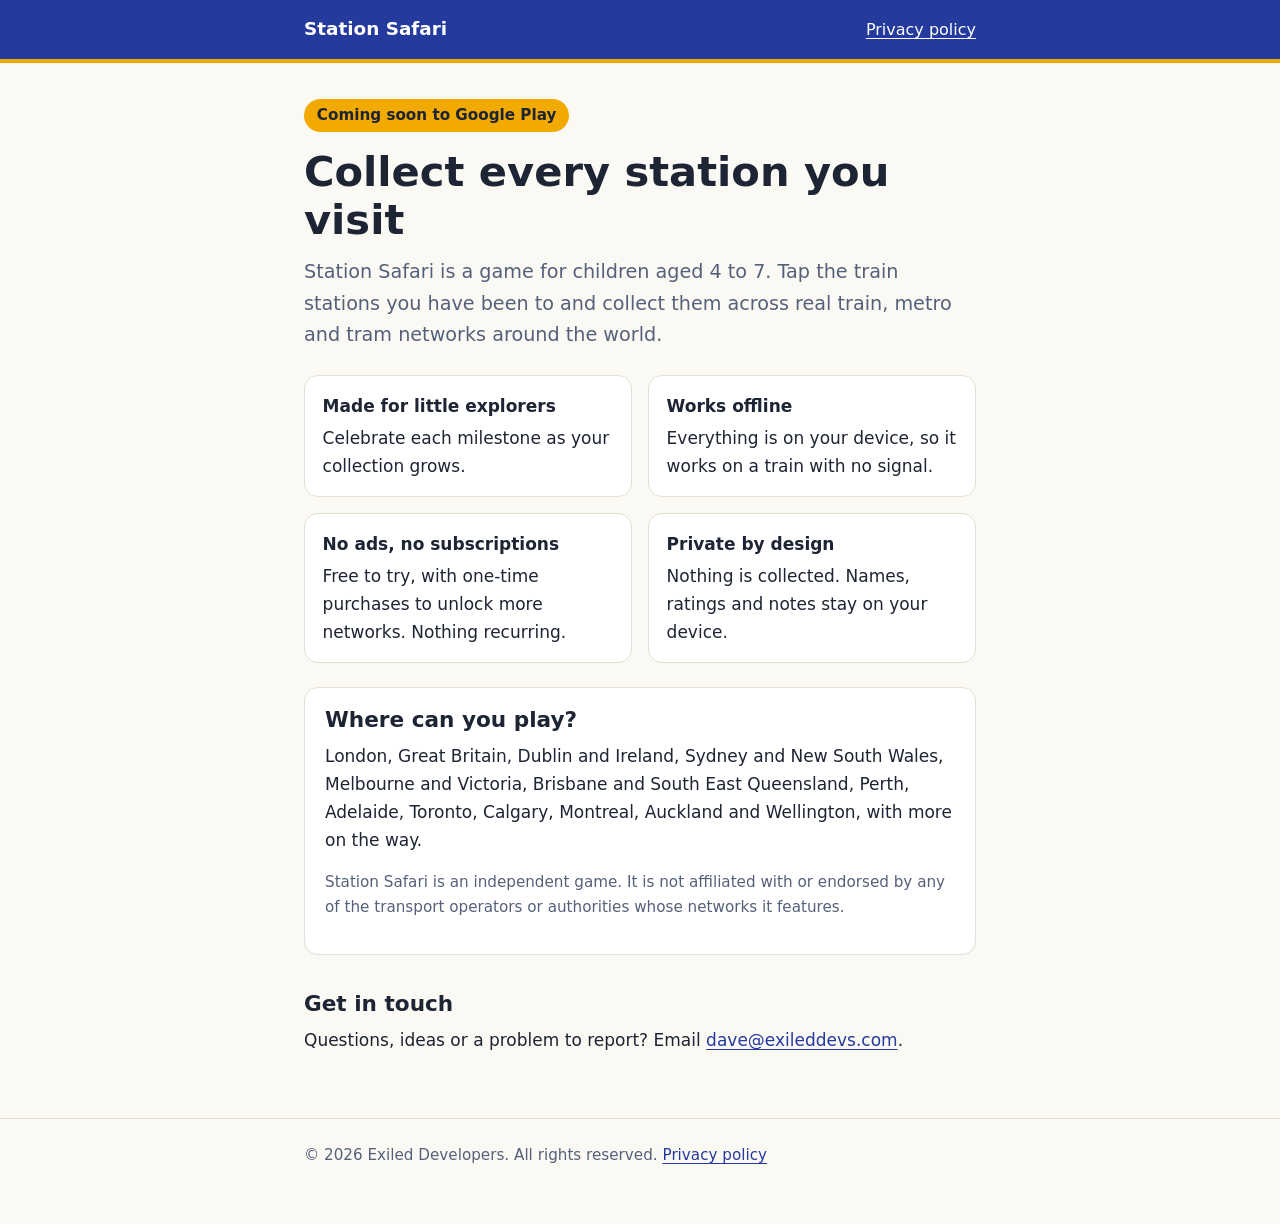
==== index.html @ d936c5b7 "Add landing page and privacy policy Landing page and privacy policy for stationsafari.com, with shar" ====
<!doctype html>
<html lang="en-AU">
<head>
<meta charset="utf-8">
<meta name="viewport" content="width=device-width, initial-scale=1">
<title>Station Safari</title>
<meta name="description" content="Station Safari is an offline game that gets children aged 4 to 7 exploring train stations. No ads, no subscriptions, no data collection.">
<link rel="stylesheet" href="/style.css">
</head>
<body>
<header class="site">
    <div class="wrap">
        <a href="/">Station Safari</a>
        <nav aria-label="Main"><a href="/privacy/">Privacy policy</a></nav>
    </div>
</header>
<main>
<div class="wrap">
    <p><span class="badge">Coming soon to Google Play</span></p>
    <h1>Collect every station you visit</h1>
    <p class="lead">Station Safari is a game for children aged 4 to 7. Tap the train stations you have been to and collect them across real train, metro and tram networks around the world.</p>

    <ul class="grid">
        <li><strong>Made for little explorers</strong>Celebrate each milestone as your collection grows.</li>
        <li><strong>Works offline</strong>Everything is on your device, so it works on a train with no signal.</li>
        <li><strong>No ads, no subscriptions</strong>Free to try, with one-time purchases to unlock more networks. Nothing recurring.</li>
        <li><strong>Private by design</strong>Nothing is collected. Names, ratings and notes stay on your device.</li>
    </ul>

    <div class="card">
        <h2>Where can you play?</h2>
        <p>London, Great Britain, Dublin and Ireland, Sydney and New South Wales, Melbourne and Victoria, Brisbane and South East Queensland, Perth, Adelaide, Toronto, Calgary, Montreal, Auckland and Wellington, with more on the way.</p>
        <p class="small">Station Safari is an independent game. It is not affiliated with or endorsed by any of the transport operators or authorities whose networks it features.</p>
    </div>

    <h2>Get in touch</h2>
    <p>Questions, ideas or a problem to report? Email <a href="mailto:dave@exileddevs.com">dave@exileddevs.com</a>.</p>
</div>
</main>
<footer class="site">
    <div class="wrap">
        <p>&copy; 2026 Exiled Developers. All rights reserved. <a href="/privacy/">Privacy policy</a></p>
    </div>
</footer>
</body>
</html>
---- style.css ----
:root {
    --bg: #fbf9f4;
    --surface: #ffffff;
    --ink: #1d2433;
    --muted: #55607a;
    --brand: #243a9c;
    --brand-ink: #ffffff;
    --accent: #f2a900;
    --line: #e3dfd4;
}
@media (prefers-color-scheme: dark) {
    :root {
        --bg: #11162a;
        --surface: #1a2140;
        --ink: #eef0f8;
        --muted: #aab3d0;
        --brand: #8fa2ff;
        --brand-ink: #11162a;
        --accent: #f2b83a;
        --line: #2b3560;
    }
}
* { box-sizing: border-box; }
html { -webkit-text-size-adjust: 100%; }
body {
    margin: 0;
    background: var(--bg);
    color: var(--ink);
    font: 1.0625rem/1.65 system-ui, -apple-system, "Segoe UI", Roboto, sans-serif;
}
a { color: var(--brand); text-underline-offset: 3px; }
a:focus-visible { outline: 3px solid var(--accent); outline-offset: 3px; border-radius: 2px; }
.wrap { max-width: 44rem; margin: 0 auto; padding: 0 1rem; }
header.site { border-bottom: 4px solid var(--accent); background: var(--brand); }
header.site .wrap { display: flex; align-items: center; justify-content: space-between; padding-top: .9rem; padding-bottom: .9rem; }
header.site a { color: var(--brand-ink); text-decoration: none; font-weight: 700; font-size: 1.15rem; }
header.site nav a { font-weight: 500; font-size: 1rem; margin-left: 1rem; text-decoration: underline; }
main { padding: 2.25rem 0 3rem; }
h1 { font-size: clamp(1.9rem, 6vw, 2.6rem); line-height: 1.15; margin: 0 0 .75rem; }
h2 { font-size: 1.35rem; margin: 2.2rem 0 .5rem; line-height: 1.3; }
p, ul { margin: 0 0 1rem; }
ul { padding-left: 1.25rem; }
li { margin-bottom: .4rem; }
.lead { font-size: 1.2rem; color: var(--muted); }
.card { background: var(--surface); border: 1px solid var(--line); border-radius: 14px; padding: 1.1rem 1.25rem; margin: 1.5rem 0; }
.card h2 { margin-top: 0; }
.grid { display: grid; gap: 1rem; grid-template-columns: repeat(auto-fit, minmax(14rem, 1fr)); margin: 1.5rem 0; padding: 0; list-style: none; }
.grid li { background: var(--surface); border: 1px solid var(--line); border-radius: 14px; padding: 1rem 1.1rem; margin: 0; }
.grid strong { display: block; margin-bottom: .25rem; }
.badge { display: inline-block; background: var(--accent); color: #1d2433; font-weight: 700; border-radius: 999px; padding: .25rem .8rem; font-size: .95rem; }
.small { color: var(--muted); font-size: .95rem; }
footer.site { border-top: 1px solid var(--line); padding: 1.5rem 0 2.5rem; color: var(--muted); font-size: .95rem; }
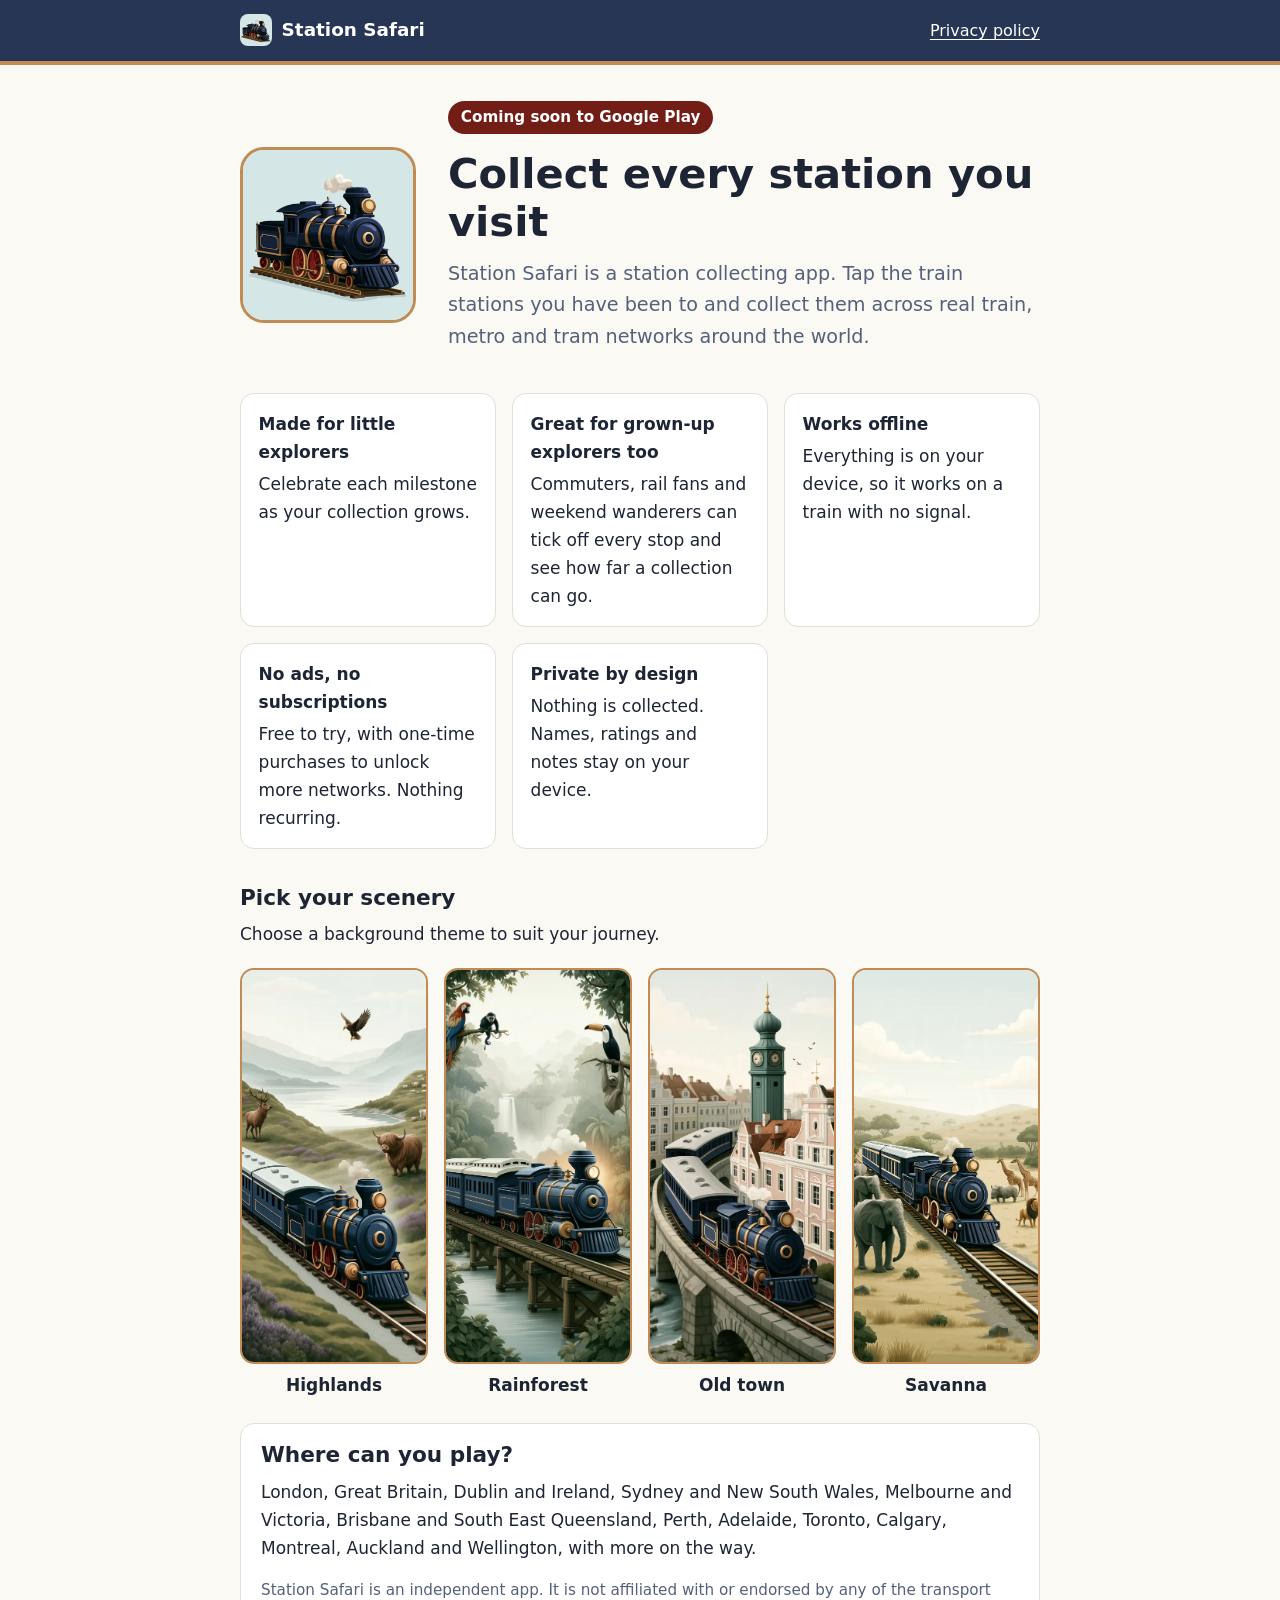
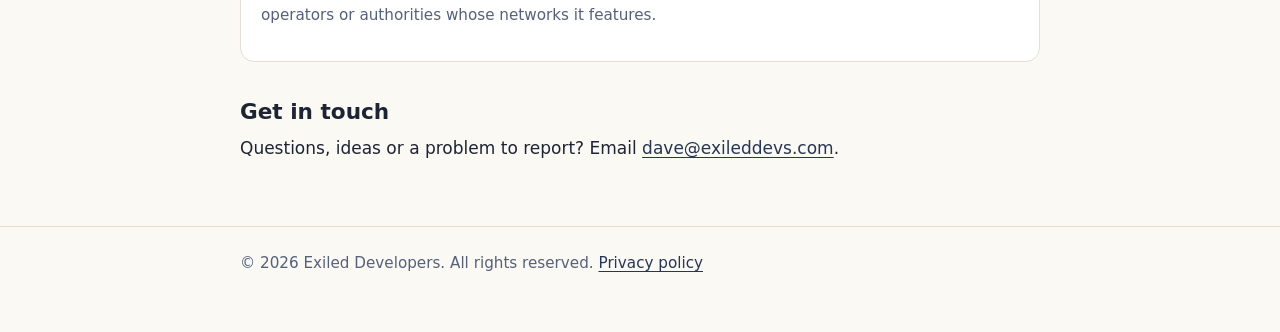
==== commit 117c4667: "Add logo, background themes and brand colours; neutral wording - Landing page no longer says the app" ====
--- a/index.html
+++ b/index.html
@@ -4,33 +4,51 @@
 <meta charset="utf-8">
 <meta name="viewport" content="width=device-width, initial-scale=1">
 <title>Station Safari</title>
-<meta name="description" content="Station Safari is an offline game that gets children aged 4 to 7 exploring train stations. No ads, no subscriptions, no data collection.">
+<meta name="description" content="Station Safari is an offline app for collecting the train stations you visit, across real train, metro and tram networks. No ads, no subscriptions, no data collection.">
+<meta name="theme-color" content="#273654">
+<link rel="icon" type="image/png" href="/images/favicon.png">
+<link rel="apple-touch-icon" href="/images/apple-touch-icon.png">
 <link rel="stylesheet" href="/style.css">
 </head>
 <body>
 <header class="site">
     <div class="wrap">
-        <a href="/">Station Safari</a>
+        <a class="brand" href="/"><img src="/images/favicon.png" alt="" width="32" height="32">Station Safari</a>
         <nav aria-label="Main"><a href="/privacy/">Privacy policy</a></nav>
     </div>
 </header>
 <main>
 <div class="wrap">
-    <p><span class="badge">Coming soon to Google Play</span></p>
-    <h1>Collect every station you visit</h1>
-    <p class="lead">Station Safari is a game for children aged 4 to 7. Tap the train stations you have been to and collect them across real train, metro and tram networks around the world.</p>
+    <section class="hero">
+        <img class="logo" src="/images/logo.png" alt="A navy blue steam train with gold bands and red wheels" width="320" height="320">
+        <div>
+            <p><span class="badge">Coming soon to Google Play</span></p>
+            <h1>Collect every station you visit</h1>
+            <p class="lead">Station Safari is a station collecting app. Tap the train stations you have been to and collect them across real train, metro and tram networks around the world.</p>
+        </div>
+    </section>
 
     <ul class="grid">
         <li><strong>Made for little explorers</strong>Celebrate each milestone as your collection grows.</li>
+        <li><strong>Great for grown-up explorers too</strong>Commuters, rail fans and weekend wanderers can tick off every stop and see how far a collection can go.</li>
         <li><strong>Works offline</strong>Everything is on your device, so it works on a train with no signal.</li>
         <li><strong>No ads, no subscriptions</strong>Free to try, with one-time purchases to unlock more networks. Nothing recurring.</li>
         <li><strong>Private by design</strong>Nothing is collected. Names, ratings and notes stay on your device.</li>
     </ul>
 
+    <h2>Pick your scenery</h2>
+    <p>Choose a background theme to suit your journey.</p>
+    <ul class="themes">
+        <li><img src="/images/theme-highlands.webp" alt="A steam train passing a stag, a highland cow and an eagle in a misty glen" width="480" height="1011" loading="lazy"><span>Highlands</span></li>
+        <li><img src="/images/theme-rainforest.webp" alt="A steam train crossing a wooden bridge in a rainforest with a parrot, a monkey, a toucan and a sloth" width="480" height="1011" loading="lazy"><span>Rainforest</span></li>
+        <li><img src="/images/theme-old-town.webp" alt="A steam train crossing a stone bridge past pastel buildings and a green clock tower" width="480" height="1011" loading="lazy"><span>Old town</span></li>
+        <li><img src="/images/theme-savanna.webp" alt="A steam train on the savanna with elephants, giraffes, a rhino and a lion" width="480" height="1011" loading="lazy"><span>Savanna</span></li>
+    </ul>
+
     <div class="card">
         <h2>Where can you play?</h2>
         <p>London, Great Britain, Dublin and Ireland, Sydney and New South Wales, Melbourne and Victoria, Brisbane and South East Queensland, Perth, Adelaide, Toronto, Calgary, Montreal, Auckland and Wellington, with more on the way.</p>
-        <p class="small">Station Safari is an independent game. It is not affiliated with or endorsed by any of the transport operators or authorities whose networks it features.</p>
+        <p class="small">Station Safari is an independent app. It is not affiliated with or endorsed by any of the transport operators or authorities whose networks it features.</p>
     </div>
 
     <h2>Get in touch</h2>
--- a/style.css
+++ b/style.css
@@ -1,23 +1,30 @@
 :root {
+    /* Logo palette: navy from the app's Colours.primary, red wheels, gold bands */
+    --navy: #273654;
+    --red: #731d17;
+    --gold: #c08b54;
     --bg: #fbf9f4;
     --surface: #ffffff;
     --ink: #1d2433;
     --muted: #55607a;
-    --brand: #243a9c;
+    --brand: var(--navy);
     --brand-ink: #ffffff;
-    --accent: #f2a900;
+    --link: var(--navy);
+    --accent: var(--gold);
+    --badge-bg: var(--red);
+    --badge-ink: #ffffff;
     --line: #e3dfd4;
 }
 @media (prefers-color-scheme: dark) {
     :root {
-        --bg: #11162a;
-        --surface: #1a2140;
+        --bg: #101624;
+        --surface: #182238;
         --ink: #eef0f8;
         --muted: #aab3d0;
-        --brand: #8fa2ff;
-        --brand-ink: #11162a;
-        --accent: #f2b83a;
-        --line: #2b3560;
+        --brand: #273654;
+        --link: #b4c4ea;
+        --badge-bg: #8f2a22;
+        --line: #2c3a58;
     }
 }
 * { box-sizing: border-box; }
@@ -28,12 +35,14 @@
     color: var(--ink);
     font: 1.0625rem/1.65 system-ui, -apple-system, "Segoe UI", Roboto, sans-serif;
 }
-a { color: var(--brand); text-underline-offset: 3px; }
+a { color: var(--link); text-underline-offset: 3px; }
 a:focus-visible { outline: 3px solid var(--accent); outline-offset: 3px; border-radius: 2px; }
-.wrap { max-width: 44rem; margin: 0 auto; padding: 0 1rem; }
+.wrap { max-width: 52rem; margin: 0 auto; padding: 0 1rem; }
 header.site { border-bottom: 4px solid var(--accent); background: var(--brand); }
 header.site .wrap { display: flex; align-items: center; justify-content: space-between; padding-top: .9rem; padding-bottom: .9rem; }
 header.site a { color: var(--brand-ink); text-decoration: none; font-weight: 700; font-size: 1.15rem; }
+header.site a.brand { display: inline-flex; align-items: center; gap: .6rem; }
+header.site a.brand img { border-radius: 8px; }
 header.site nav a { font-weight: 500; font-size: 1rem; margin-left: 1rem; text-decoration: underline; }
 main { padding: 2.25rem 0 3rem; }
 h1 { font-size: clamp(1.9rem, 6vw, 2.6rem); line-height: 1.15; margin: 0 0 .75rem; }
@@ -47,6 +56,12 @@
 .grid { display: grid; gap: 1rem; grid-template-columns: repeat(auto-fit, minmax(14rem, 1fr)); margin: 1.5rem 0; padding: 0; list-style: none; }
 .grid li { background: var(--surface); border: 1px solid var(--line); border-radius: 14px; padding: 1rem 1.1rem; margin: 0; }
 .grid strong { display: block; margin-bottom: .25rem; }
-.badge { display: inline-block; background: var(--accent); color: #1d2433; font-weight: 700; border-radius: 999px; padding: .25rem .8rem; font-size: .95rem; }
+.badge { display: inline-block; background: var(--badge-bg); color: var(--badge-ink); font-weight: 700; border-radius: 999px; padding: .25rem .8rem; font-size: .95rem; }
 .small { color: var(--muted); font-size: .95rem; }
 footer.site { border-top: 1px solid var(--line); padding: 1.5rem 0 2.5rem; color: var(--muted); font-size: .95rem; }
+.hero { display: flex; flex-wrap: wrap; align-items: center; gap: 1.5rem 2rem; }
+.hero > div { flex: 1 1 18rem; }
+.hero .logo { width: 11rem; height: auto; border-radius: 24px; border: 3px solid var(--gold); background: #d9e6e8; }
+.themes { display: grid; gap: 1rem; grid-template-columns: repeat(auto-fit, minmax(9rem, 1fr)); padding: 0; list-style: none; margin: 1.25rem 0 0; }
+.themes li { margin: 0; text-align: center; font-weight: 600; }
+.themes img { display: block; width: 100%; height: auto; aspect-ratio: 480 / 1011; object-fit: cover; border-radius: 14px; border: 2px solid var(--gold); margin-bottom: .4rem; }
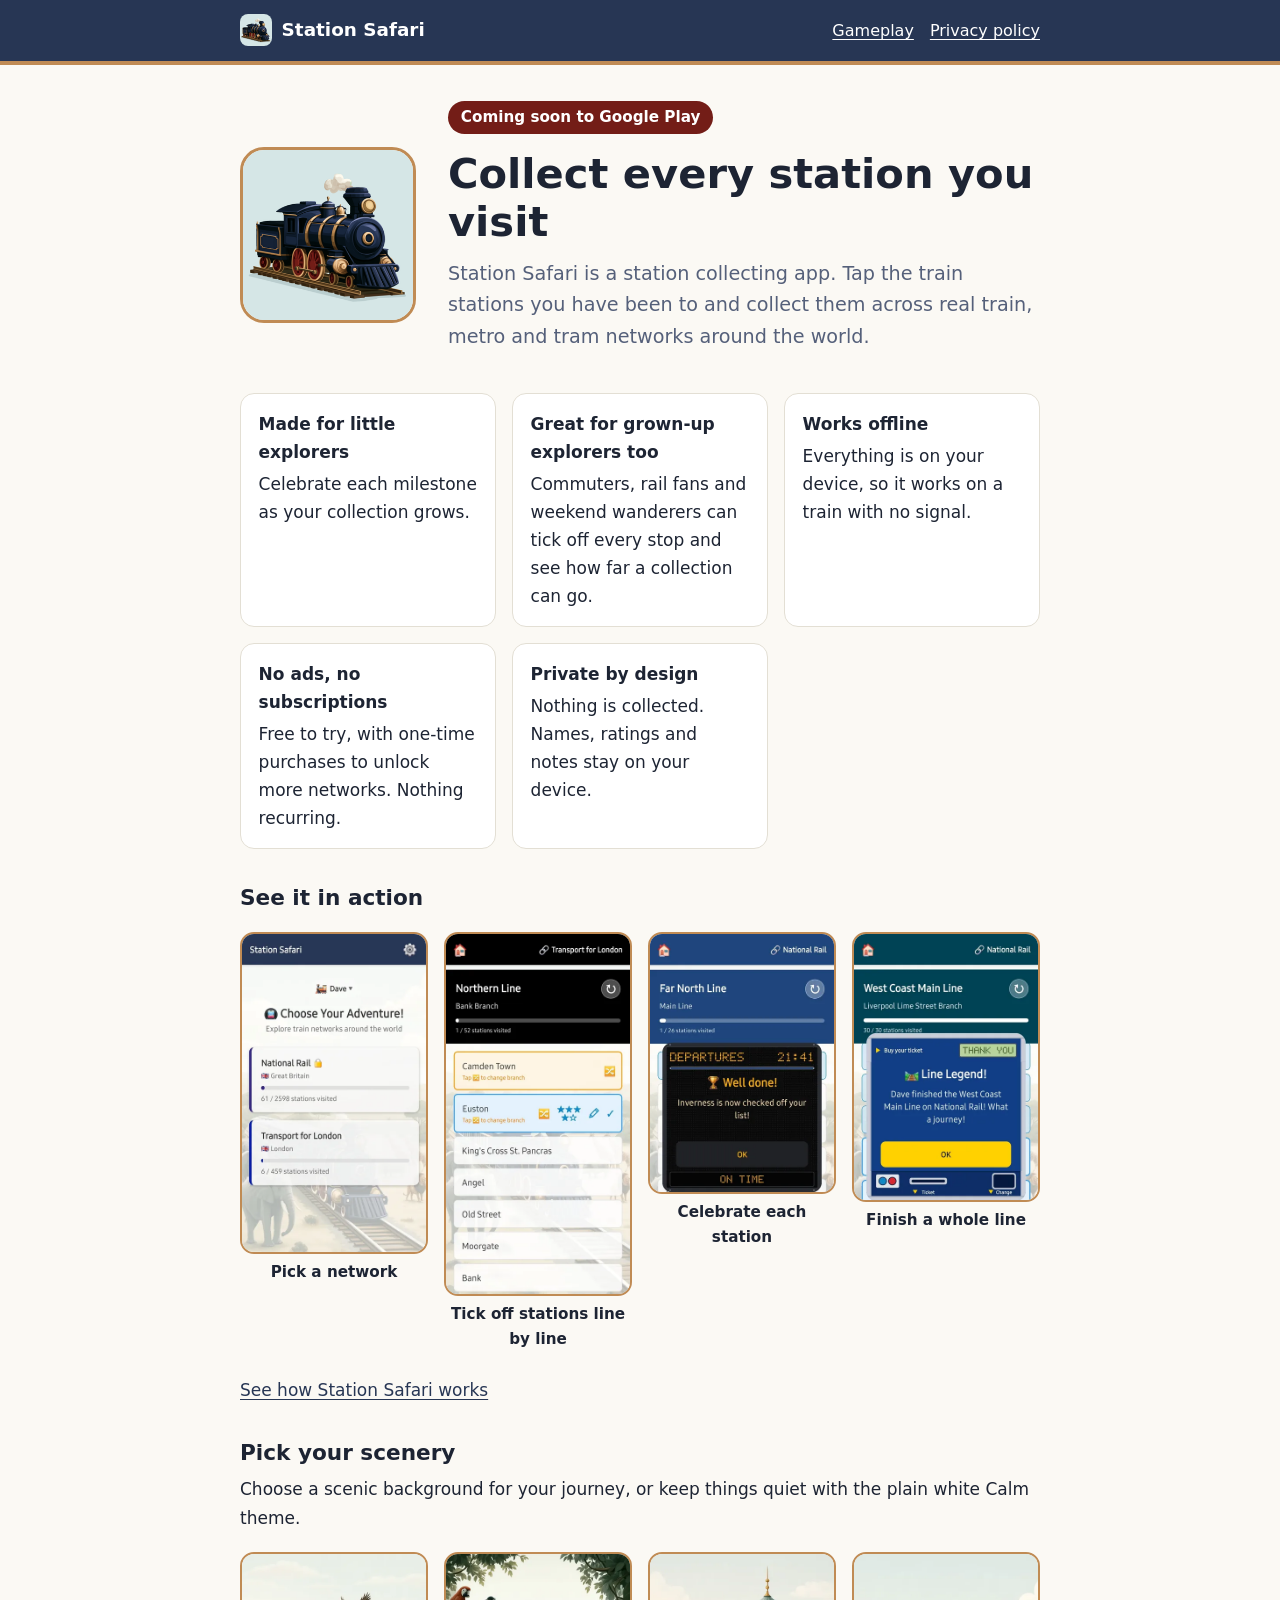
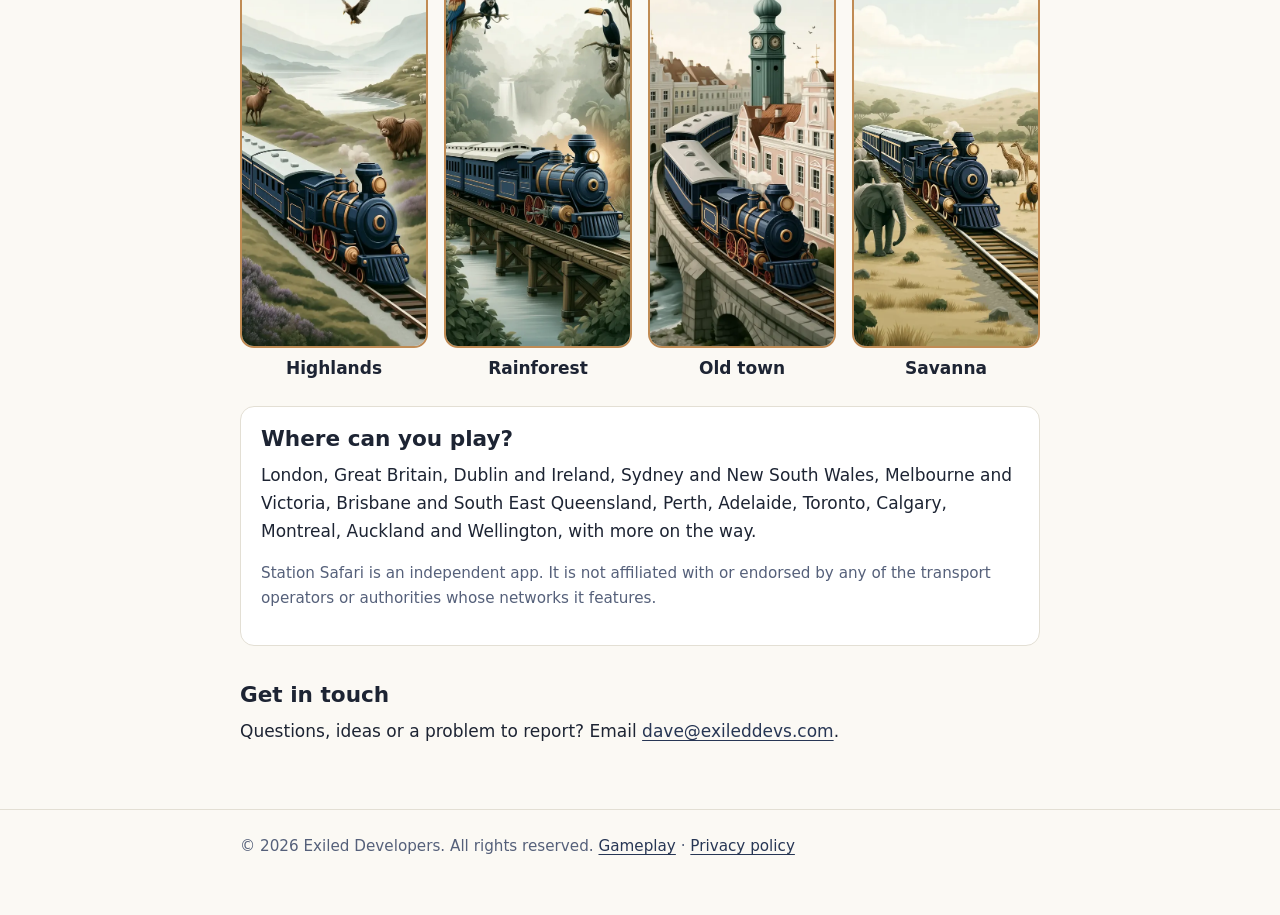
==== commit 441534a2: "Add gameplay page with screenshots and themes, screenshots on home - New /gameplay/ page: how collec" ====
--- a/index.html
+++ b/index.html
@@ -14,7 +14,7 @@
 <header class="site">
     <div class="wrap">
         <a class="brand" href="/"><img src="/images/favicon.png" alt="" width="32" height="32">Station Safari</a>
-        <nav aria-label="Main"><a href="/privacy/">Privacy policy</a></nav>
+        <nav aria-label="Main"><a href="/gameplay/">Gameplay</a><a href="/privacy/">Privacy policy</a></nav>
     </div>
 </header>
 <main>
@@ -36,8 +36,17 @@
         <li><strong>Private by design</strong>Nothing is collected. Names, ratings and notes stay on your device.</li>
     </ul>
 
+    <h2>See it in action</h2>
+    <ul class="shots">
+        <li><img src="/images/shot-home.webp" alt="The home screen, Choose Your Adventure, with National Rail and Transport for London cards showing progress bars" width="420" height="724" loading="lazy"><span>Pick a network</span></li>
+        <li><img src="/images/shot-line.webp" alt="The Northern Line station list with some stations ticked, star ratings and a progress bar" width="420" height="820" loading="lazy"><span>Tick off stations line by line</span></li>
+        <li><img src="/images/shot-departures.webp" alt="A departures board style celebration saying Well done, Inverness is now checked off your list" width="420" height="587" loading="lazy"><span>Celebrate each station</span></li>
+        <li><img src="/images/shot-ticket-machine.webp" alt="A ticket machine style celebration saying Line Legend after finishing a whole line" width="420" height="606" loading="lazy"><span>Finish a whole line</span></li>
+    </ul>
+    <p><a href="/gameplay/">See how Station Safari works</a></p>
+
     <h2>Pick your scenery</h2>
-    <p>Choose a background theme to suit your journey.</p>
+    <p>Choose a scenic background for your journey, or keep things quiet with the plain white Calm theme.</p>
     <ul class="themes">
         <li><img src="/images/theme-highlands.webp" alt="A steam train passing a stag, a highland cow and an eagle in a misty glen" width="480" height="1011" loading="lazy"><span>Highlands</span></li>
         <li><img src="/images/theme-rainforest.webp" alt="A steam train crossing a wooden bridge in a rainforest with a parrot, a monkey, a toucan and a sloth" width="480" height="1011" loading="lazy"><span>Rainforest</span></li>
@@ -57,7 +66,7 @@
 </main>
 <footer class="site">
     <div class="wrap">
-        <p>&copy; 2026 Exiled Developers. All rights reserved. <a href="/privacy/">Privacy policy</a></p>
+        <p>&copy; 2026 Exiled Developers. All rights reserved. <a href="/gameplay/">Gameplay</a> &middot; <a href="/privacy/">Privacy policy</a></p>
     </div>
 </footer>
 </body>
--- a/style.css
+++ b/style.css
@@ -65,3 +65,13 @@
 .themes { display: grid; gap: 1rem; grid-template-columns: repeat(auto-fit, minmax(9rem, 1fr)); padding: 0; list-style: none; margin: 1.25rem 0 0; }
 .themes li { margin: 0; text-align: center; font-weight: 600; }
 .themes img { display: block; width: 100%; height: auto; aspect-ratio: 480 / 1011; object-fit: cover; border-radius: 14px; border: 2px solid var(--gold); margin-bottom: .4rem; }
+.shots { display: grid; gap: 1rem; grid-template-columns: repeat(auto-fit, minmax(9rem, 1fr)); align-items: start; padding: 0; list-style: none; margin: 1.25rem 0 1.5rem; }
+.shots.two { grid-template-columns: repeat(auto-fit, minmax(9rem, 14rem)); }
+.shots.one { grid-template-columns: minmax(9rem, 14rem); }
+.shots li { margin: 0; text-align: center; font-weight: 600; font-size: .95rem; }
+.shots img { display: block; width: 100%; height: auto; border-radius: 14px; border: 2px solid var(--gold); margin-bottom: .4rem; }
+.steps { padding-left: 1.4rem; }
+.steps li { margin-bottom: .6rem; }
+.card h3 { margin: 1rem 0 .15rem; font-size: 1.1rem; }
+.card h3:first-child { margin-top: 0; }
+@media (max-width: 30rem) { header.site .wrap { flex-wrap: wrap; gap: .4rem; } header.site nav a:first-child { margin-left: 0; } }
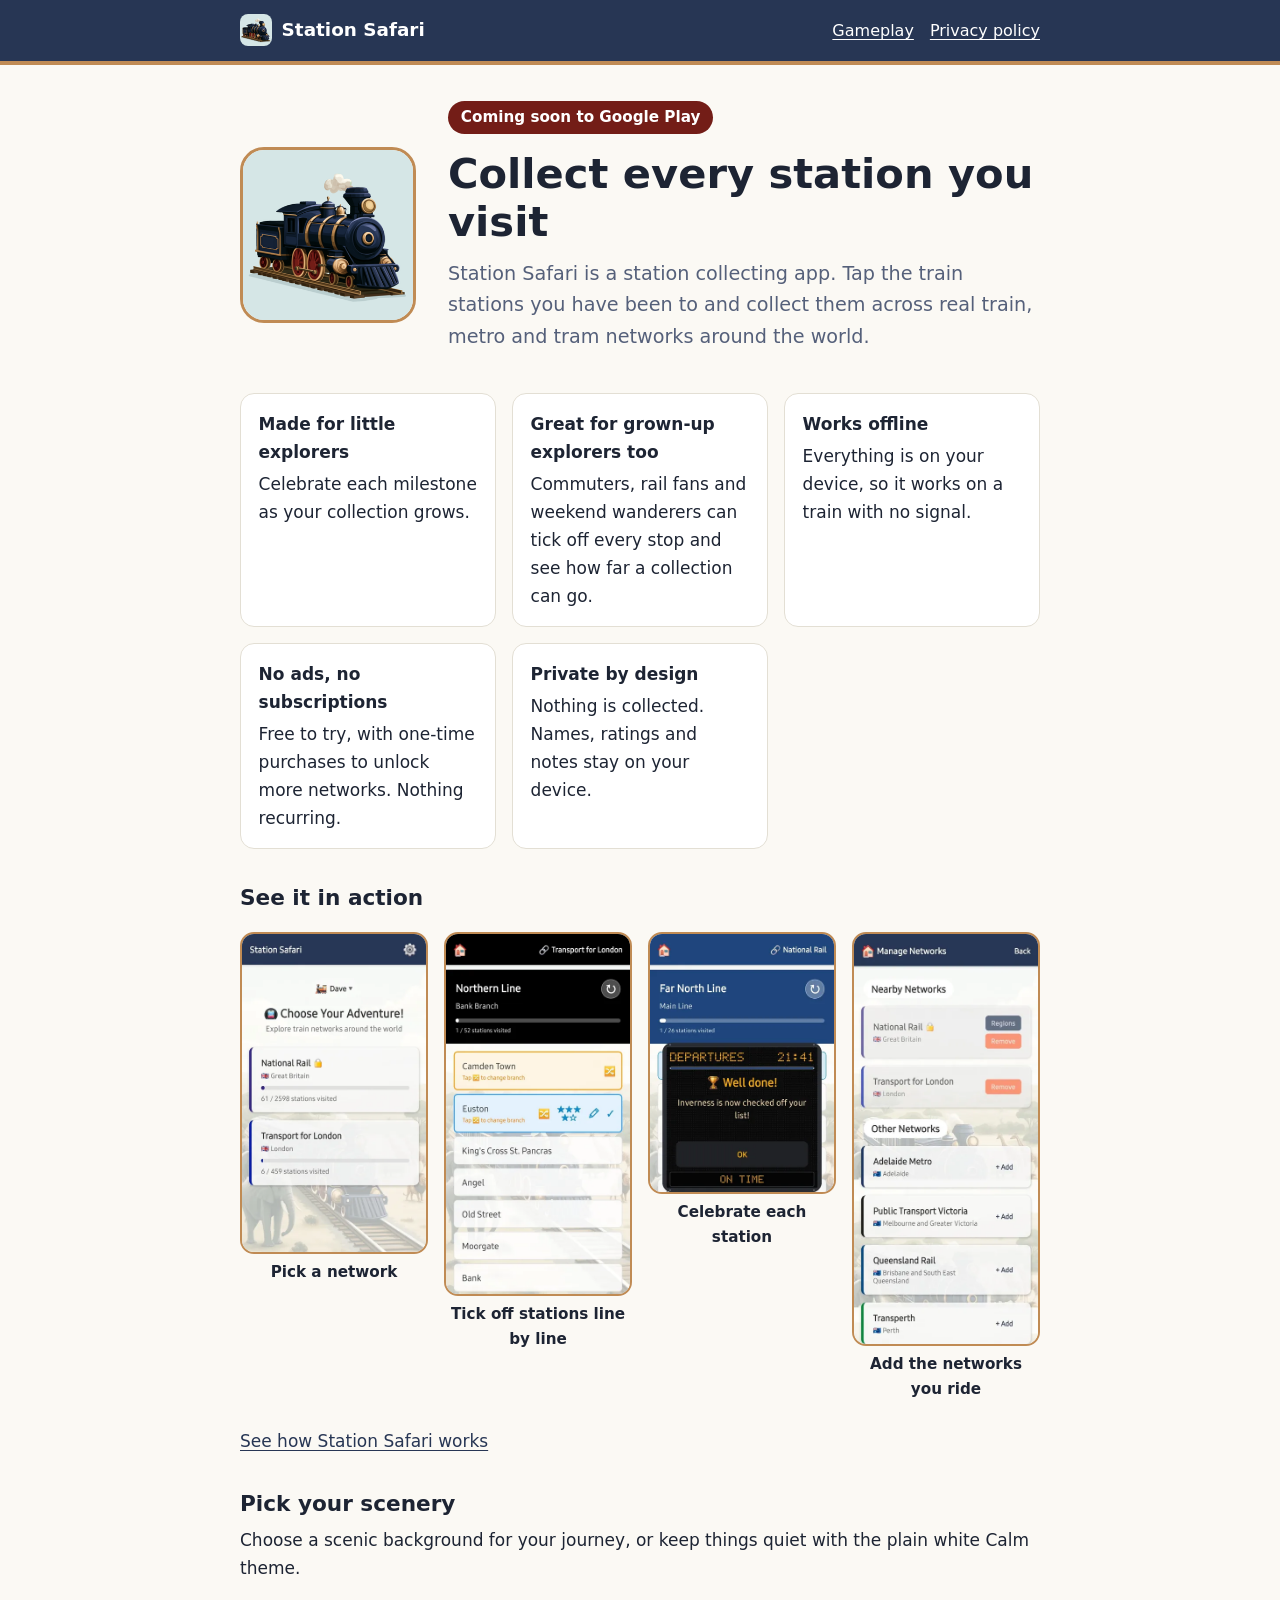
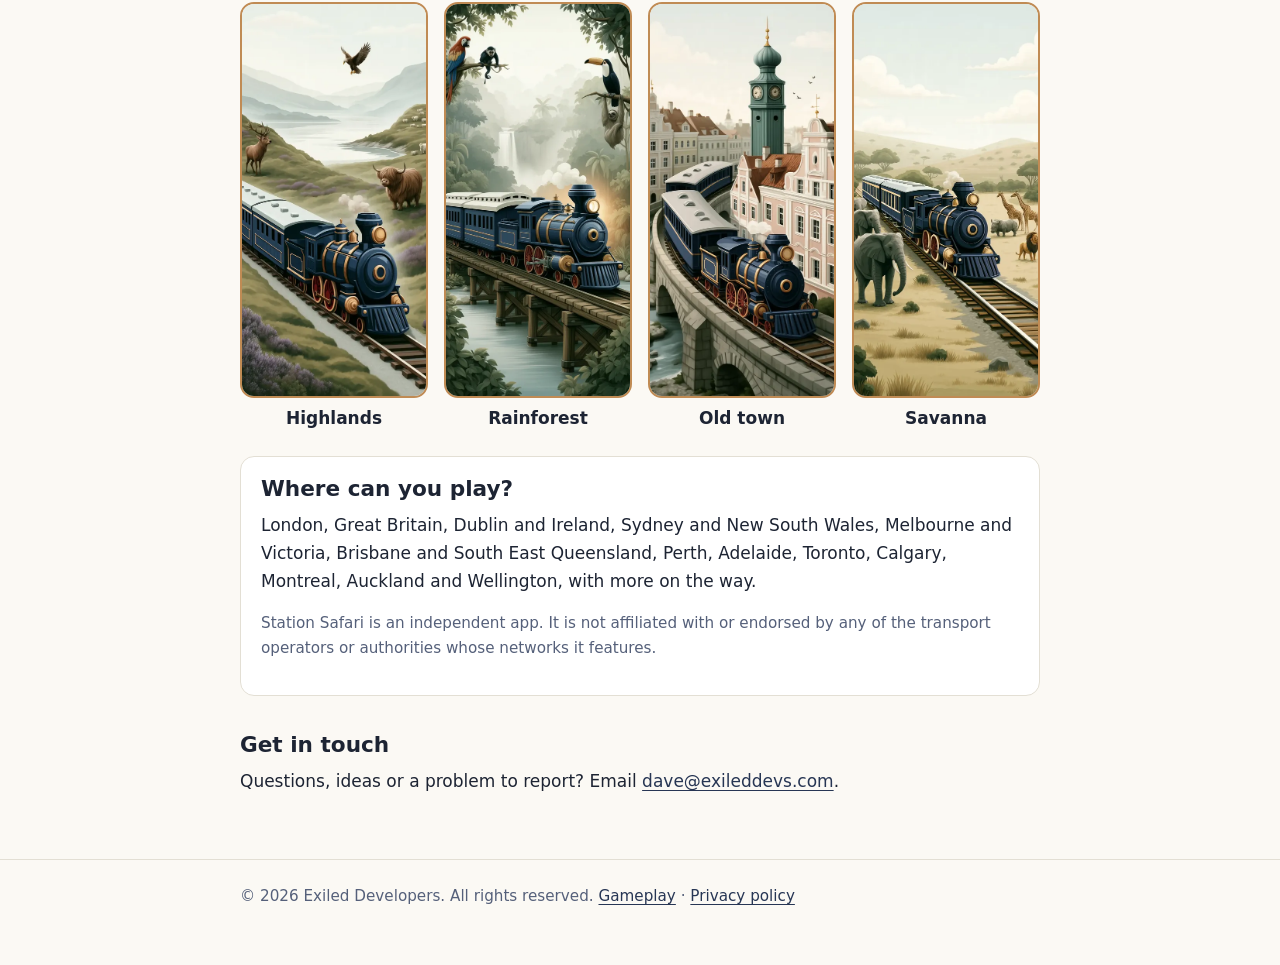
==== commit 05e35c66: "Add Manage Networks screenshot to home and gameplay pages - Home: networks list replaces the ticket " ====
--- a/index.html
+++ b/index.html
@@ -41,7 +41,7 @@
         <li><img src="/images/shot-home.webp" alt="The home screen, Choose Your Adventure, with National Rail and Transport for London cards showing progress bars" width="420" height="724" loading="lazy"><span>Pick a network</span></li>
         <li><img src="/images/shot-line.webp" alt="The Northern Line station list with some stations ticked, star ratings and a progress bar" width="420" height="820" loading="lazy"><span>Tick off stations line by line</span></li>
         <li><img src="/images/shot-departures.webp" alt="A departures board style celebration saying Well done, Inverness is now checked off your list" width="420" height="587" loading="lazy"><span>Celebrate each station</span></li>
-        <li><img src="/images/shot-ticket-machine.webp" alt="A ticket machine style celebration saying Line Legend after finishing a whole line" width="420" height="606" loading="lazy"><span>Finish a whole line</span></li>
+        <li><img src="/images/shot-networks.webp" alt="The Manage Networks screen with National Rail and Transport for London added at the top, and Adelaide Metro, Public Transport Victoria, Queensland Rail and Transperth listed to add" width="420" height="935" loading="lazy"><span>Add the networks you ride</span></li>
     </ul>
     <p><a href="/gameplay/">See how Station Safari works</a></p>
 
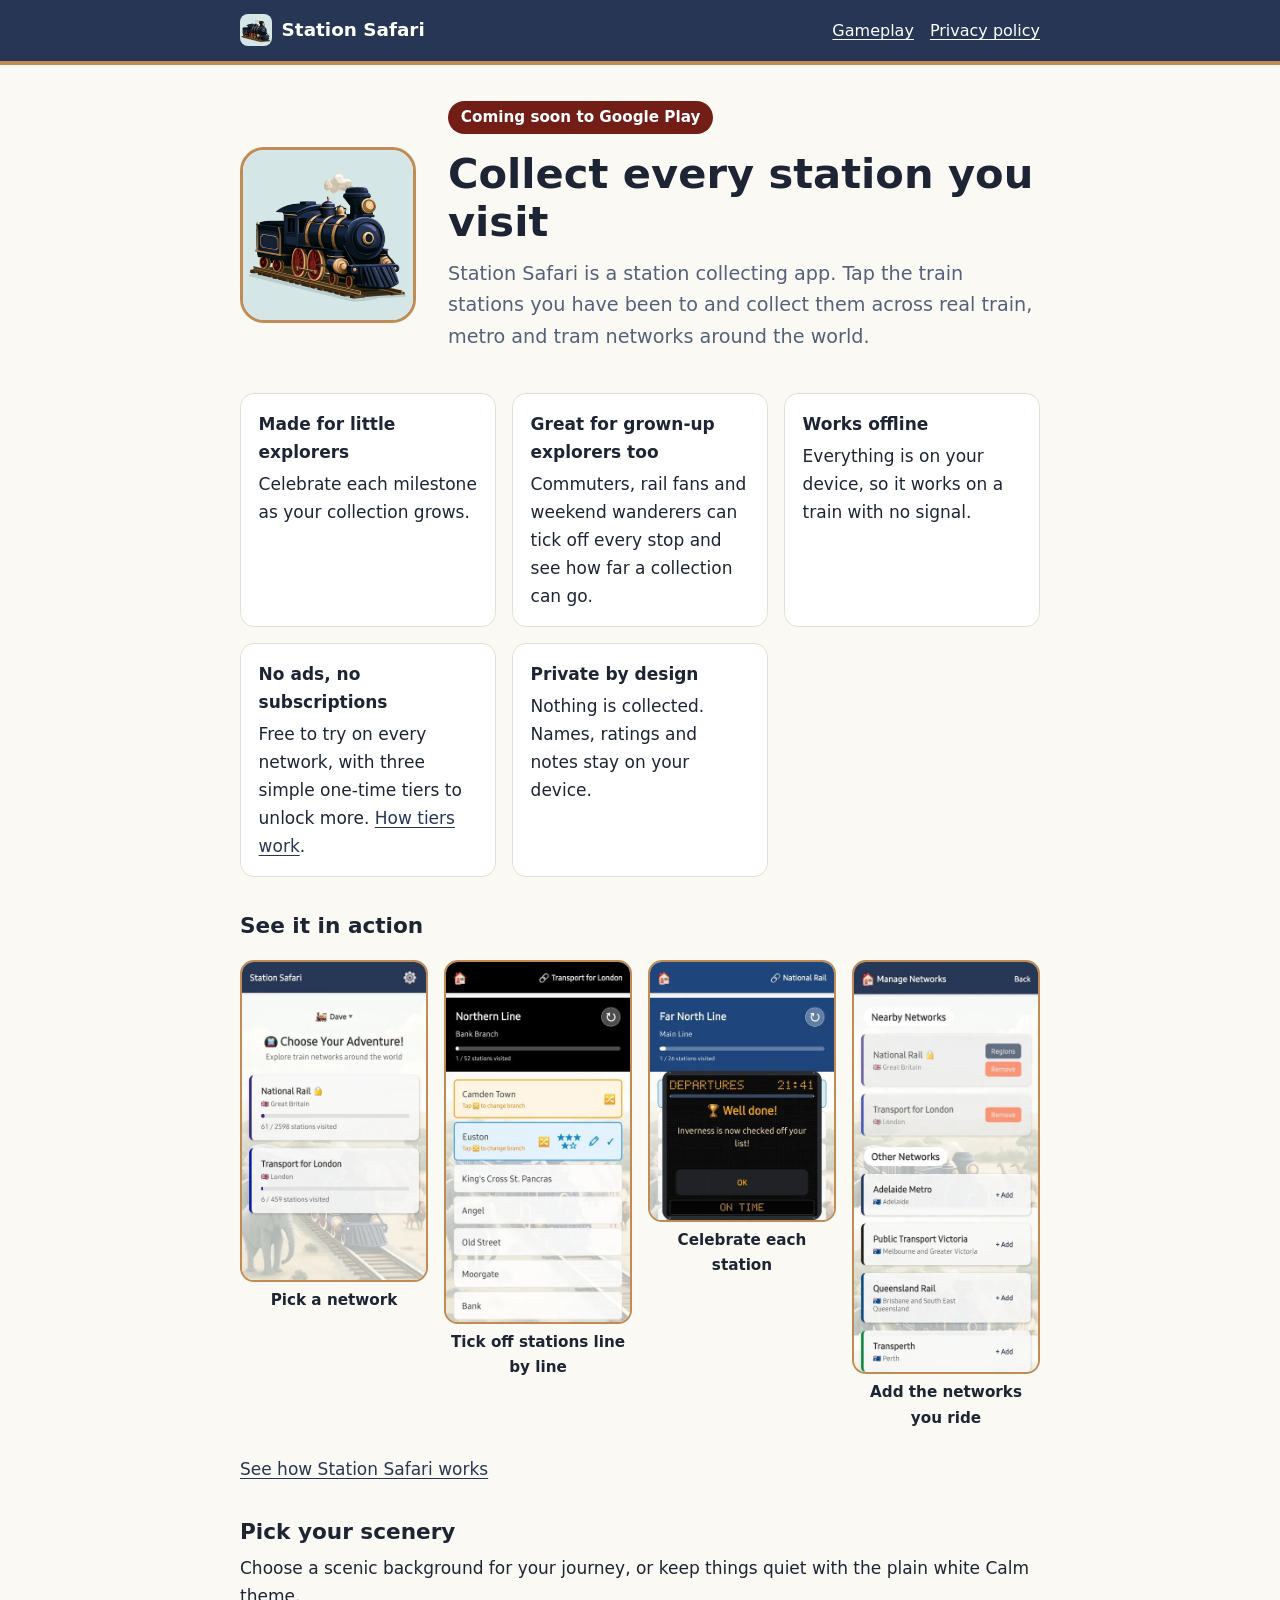
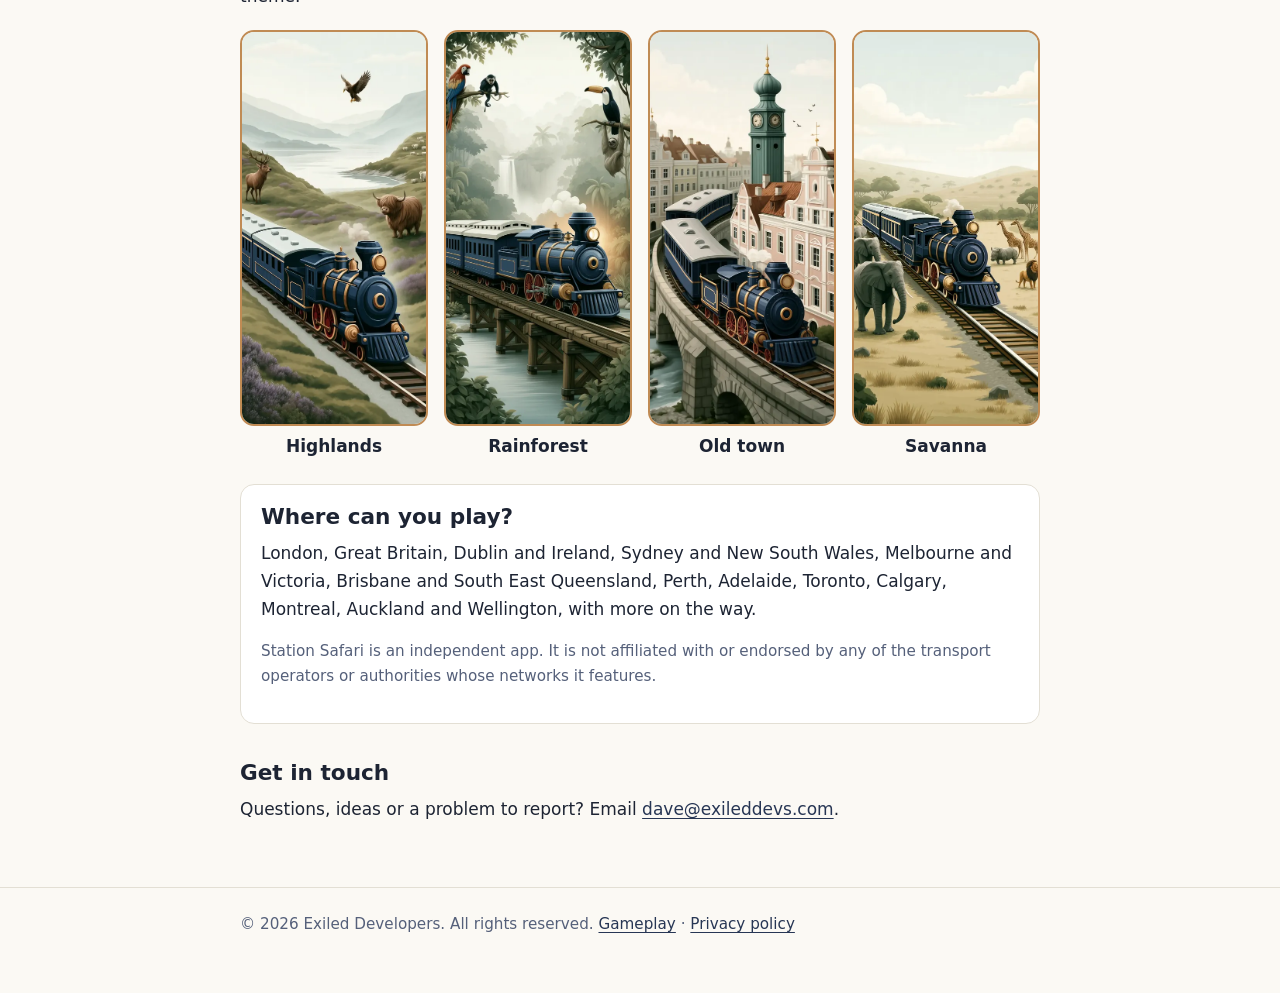
==== commit 0d1be82e: "Explain the three tiers and fix the free trial wording - Gameplay: "Free to try, three simple tiers"" ====
--- a/index.html
+++ b/index.html
@@ -32,7 +32,7 @@
         <li><strong>Made for little explorers</strong>Celebrate each milestone as your collection grows.</li>
         <li><strong>Great for grown-up explorers too</strong>Commuters, rail fans and weekend wanderers can tick off every stop and see how far a collection can go.</li>
         <li><strong>Works offline</strong>Everything is on your device, so it works on a train with no signal.</li>
-        <li><strong>No ads, no subscriptions</strong>Free to try, with one-time purchases to unlock more networks. Nothing recurring.</li>
+        <li><strong>No ads, no subscriptions</strong>Free to try on every network, with three simple one-time tiers to unlock more. <a href="/gameplay/#tiers">How tiers work</a>.</li>
         <li><strong>Private by design</strong>Nothing is collected. Names, ratings and notes stay on your device.</li>
     </ul>
 
--- a/style.css
+++ b/style.css
@@ -75,3 +75,6 @@
 .card h3 { margin: 1rem 0 .15rem; font-size: 1.1rem; }
 .card h3:first-child { margin-top: 0; }
 @media (max-width: 30rem) { header.site .wrap { flex-wrap: wrap; gap: .4rem; } header.site nav a:first-child { margin-left: 0; } }
+.tiers { display: grid; gap: 1rem; grid-template-columns: repeat(auto-fit, minmax(11rem, 1fr)); padding: 0; list-style: none; margin: 1.25rem 0; }
+.tiers li { margin: 0; background: var(--surface); border: 1px solid var(--line); border-top: 4px solid var(--gold); border-radius: 14px; padding: 1rem 1.1rem; }
+.tiers strong { display: block; margin-bottom: .2rem; color: var(--ink); }
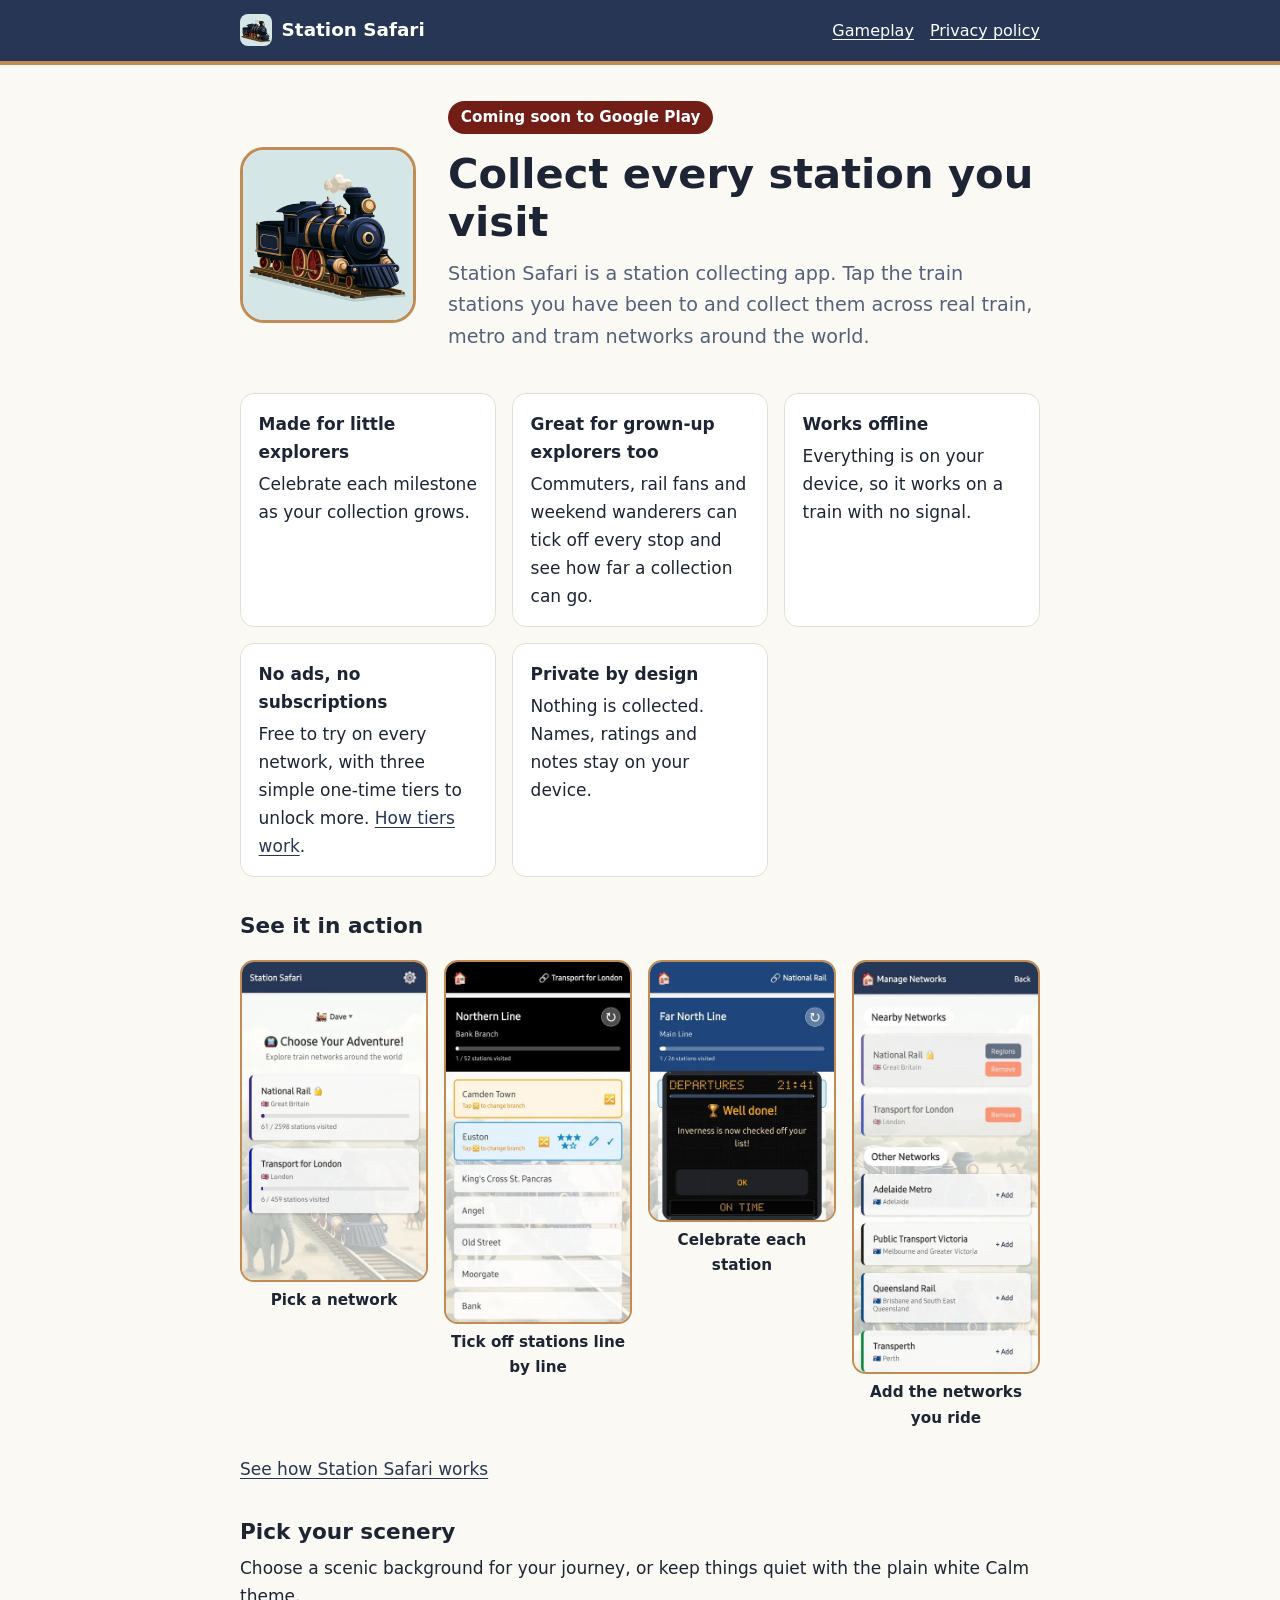
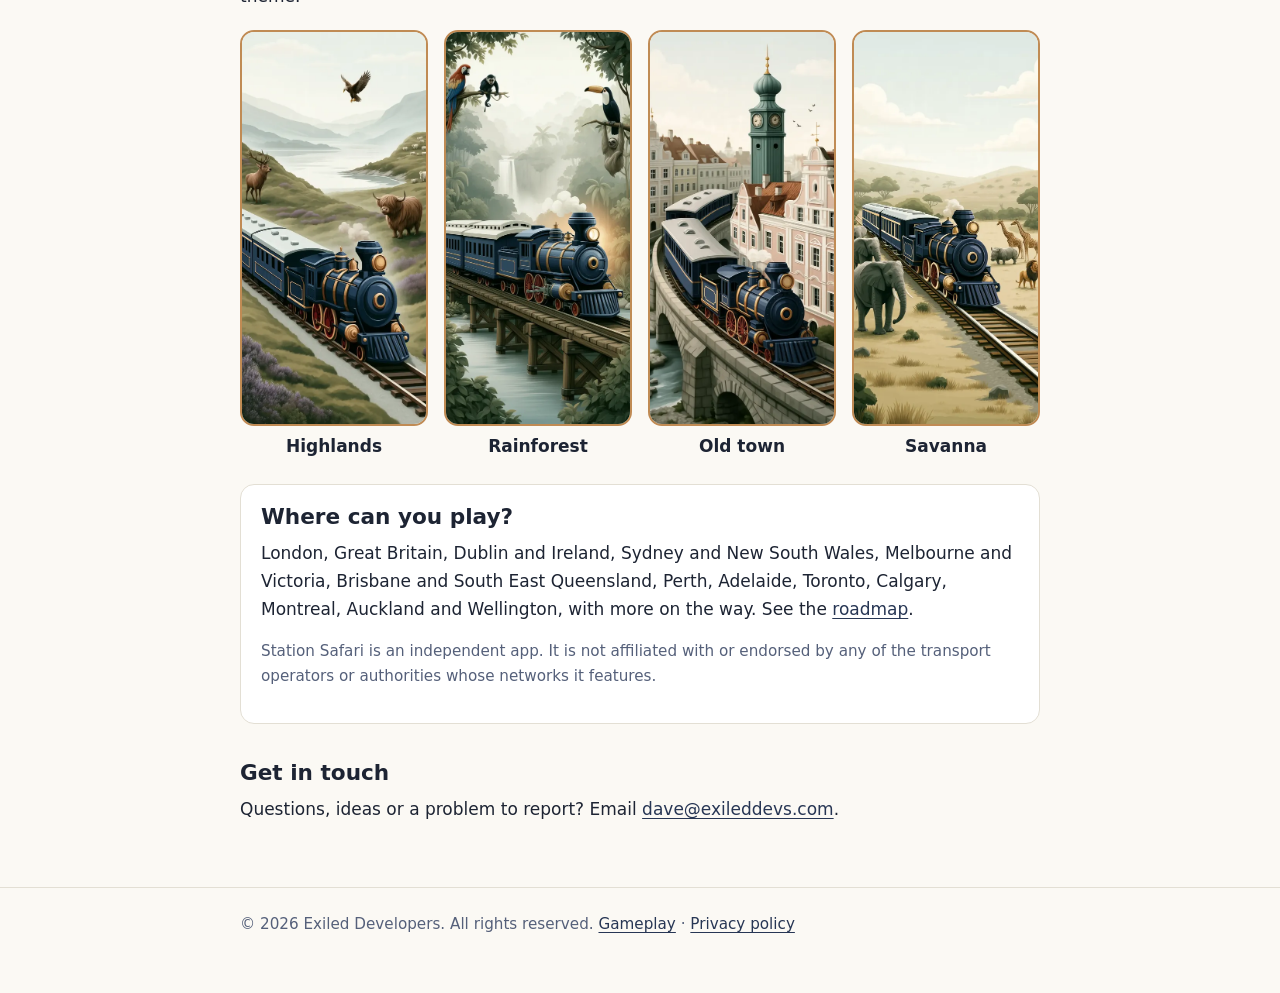
==== commit 91935c46: "Add a roadmap section to the gameplay page Planned: animations, sound effects, more networks (includ" ====
--- a/index.html
+++ b/index.html
@@ -56,7 +56,7 @@
 
     <div class="card">
         <h2>Where can you play?</h2>
-        <p>London, Great Britain, Dublin and Ireland, Sydney and New South Wales, Melbourne and Victoria, Brisbane and South East Queensland, Perth, Adelaide, Toronto, Calgary, Montreal, Auckland and Wellington, with more on the way.</p>
+        <p>London, Great Britain, Dublin and Ireland, Sydney and New South Wales, Melbourne and Victoria, Brisbane and South East Queensland, Perth, Adelaide, Toronto, Calgary, Montreal, Auckland and Wellington, with more on the way. See the <a href="/gameplay/#roadmap">roadmap</a>.</p>
         <p class="small">Station Safari is an independent app. It is not affiliated with or endorsed by any of the transport operators or authorities whose networks it features.</p>
     </div>
 
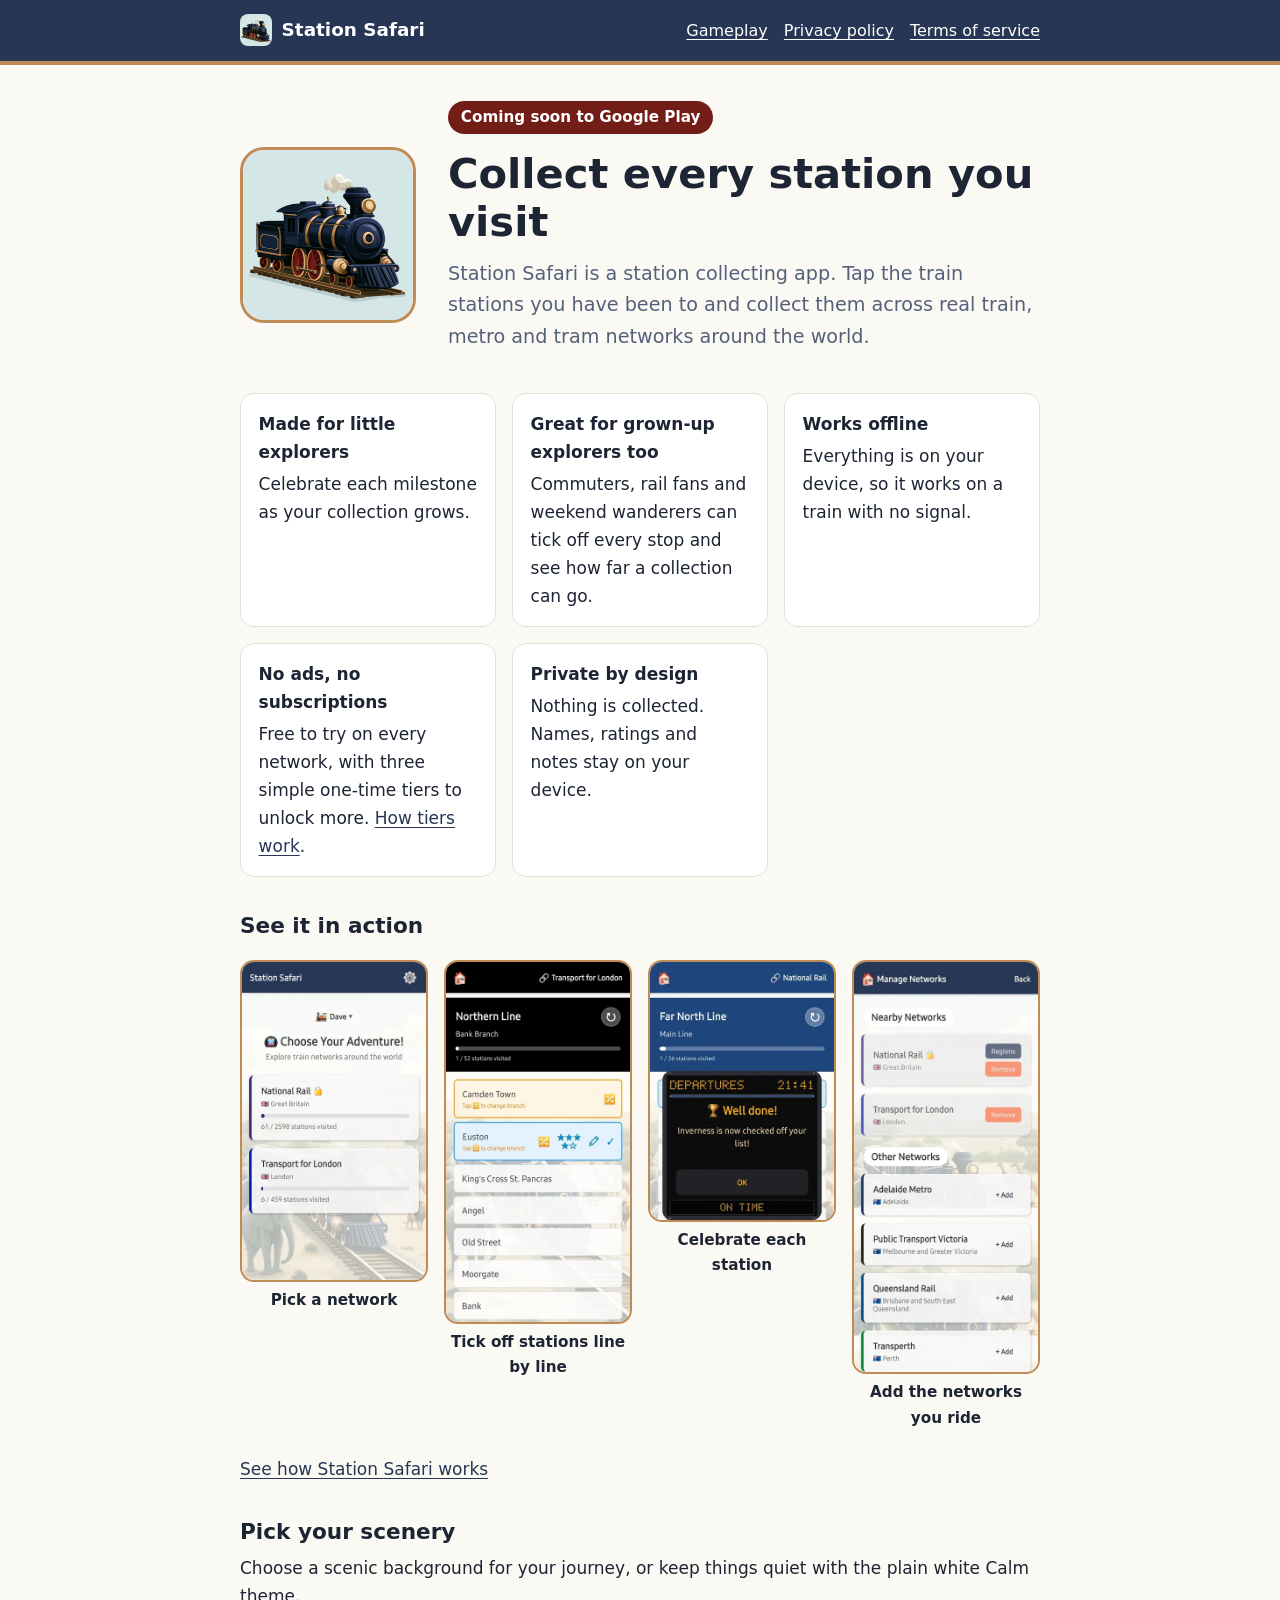
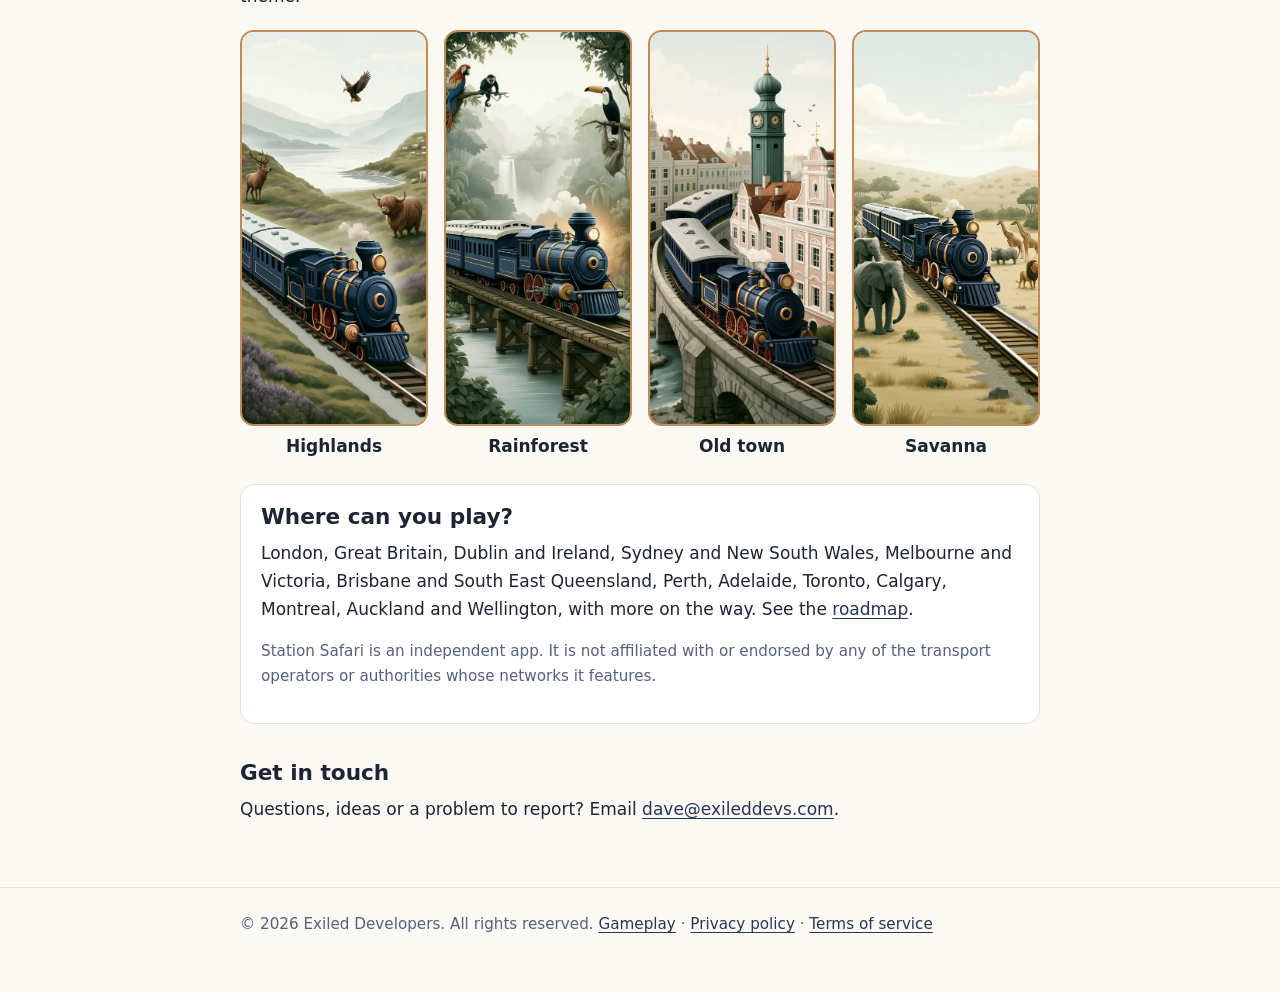
==== commit 508a1ae1: "Add a terms of service page with a header link - New /terms/ page: use of the app, free trial and on" ====
--- a/index.html
+++ b/index.html
@@ -14,7 +14,7 @@
 <header class="site">
     <div class="wrap">
         <a class="brand" href="/"><img src="/images/favicon.png" alt="" width="32" height="32">Station Safari</a>
-        <nav aria-label="Main"><a href="/gameplay/">Gameplay</a><a href="/privacy/">Privacy policy</a></nav>
+        <nav aria-label="Main"><a href="/gameplay/">Gameplay</a><a href="/privacy/">Privacy policy</a><a href="/terms/">Terms of service</a></nav>
     </div>
 </header>
 <main>
@@ -66,7 +66,7 @@
 </main>
 <footer class="site">
     <div class="wrap">
-        <p>&copy; 2026 Exiled Developers. All rights reserved. <a href="/gameplay/">Gameplay</a> &middot; <a href="/privacy/">Privacy policy</a></p>
+        <p>&copy; 2026 Exiled Developers. All rights reserved. <a href="/gameplay/">Gameplay</a> &middot; <a href="/privacy/">Privacy policy</a> &middot; <a href="/terms/">Terms of service</a></p>
     </div>
 </footer>
 </body>
